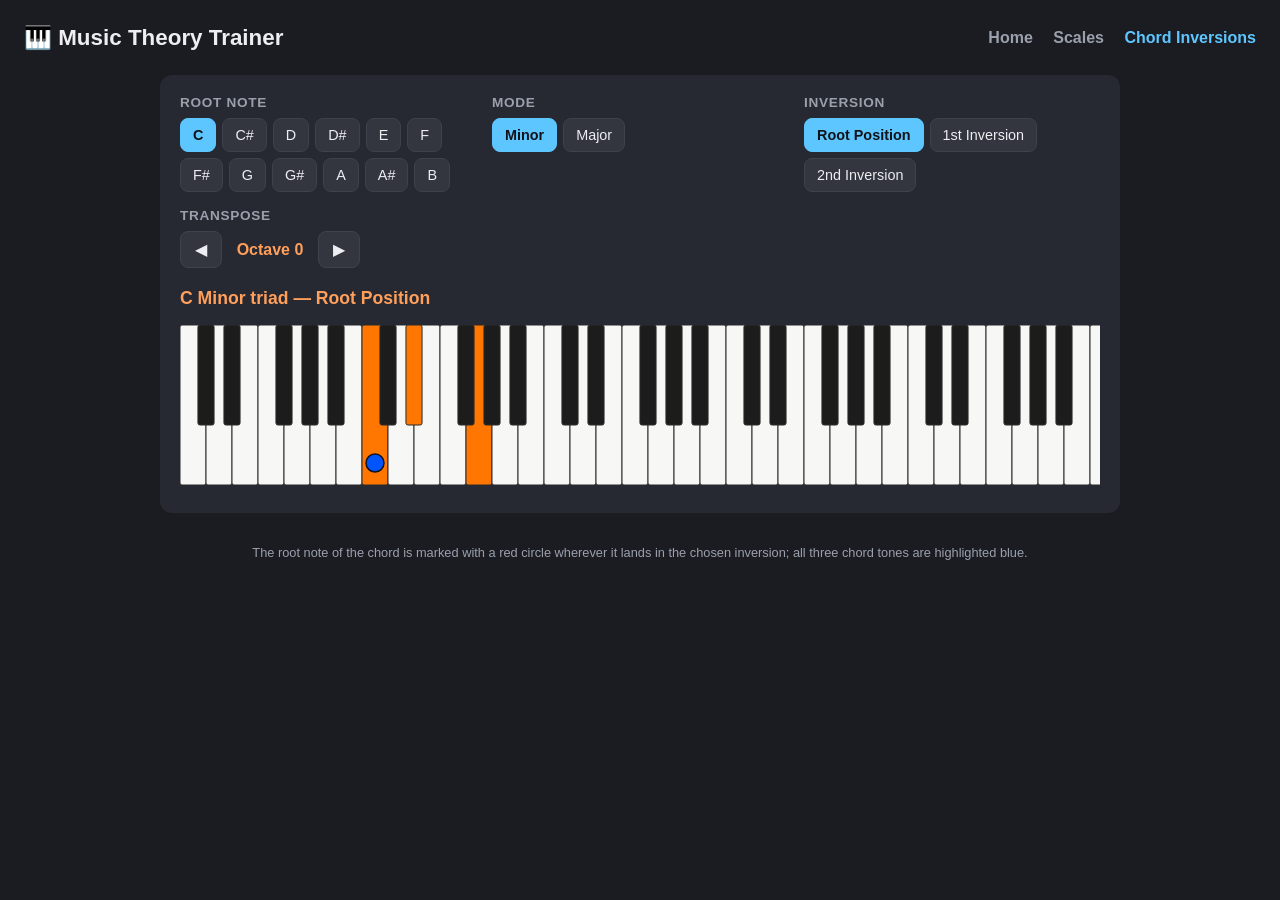
==== chords.html @ 9a54ab8b "feat: add music theory trainer with scales and chord inversions - Created index.html for the main pa" ====
<!DOCTYPE html>
<html lang="en">
<head>
  <meta charset="UTF-8" />
  <meta name="viewport" content="width=device-width, initial-scale=1.0" />
  <title>Chord Inversions — Music Theory Trainer</title>
  <link rel="stylesheet" href="styles.css" />
</head>
<body>
  <header class="site-header">
    <h1>🎹 Music Theory Trainer</h1>
    <nav class="site-nav">
      <a href="index.html">Home</a>
      <a href="scales.html">Scales</a>
      <a href="chords.html" class="active">Chord Inversions</a>
    </nav>
  </header>

  <main>
    <div class="panel">
      <div class="controls-row">
        <div class="controls-group">
          <h3>Root Note</h3>
          <div id="key-selector-container"></div>
        </div>
        <div class="controls-group">
          <h3>Mode</h3>
          <div id="mode-selector-container"></div>
        </div>
        <div class="controls-group">
          <h3>Inversion</h3>
          <div id="inversion-selector-container"></div>
        </div>
        <div class="controls-group">
          <h3>Transpose</h3>
          <div id="octave-transpose-container"></div>
        </div>
      </div>

      <div id="current-selection"></div>

      <div class="keyboard-scroll">
        <div id="keyboard-container"></div>
      </div>
    </div>
  </main>

  <footer>The root note of the chord is marked with a red circle wherever it lands in the chosen inversion; all three chord tones are highlighted blue.</footer>

  <script type="module" src="chords-page.js"></script>
</body>
</html>
---- styles.css ----
:root {
  --bg: #1b1c22;
  --panel: #262832;
  --text: #eceef2;
  --muted: #9aa0ac;
  --accent: #5ec6ff;
  --accent-2: #ff9f5a;
  --white-key: #f7f7f5;
  --white-key-stroke: #2a2a2a;
  --black-key: #1c1c1c;
  --highlight: #ff7700;
  --highlight-secondary: #ff7700;
  --marker-root: #0055ff;
  --marker-default: #ffd166;
}

* { box-sizing: border-box; }

body {
  margin: 0;
  font-family: 'Segoe UI', Roboto, Helvetica, Arial, sans-serif;
  background: var(--bg);
  color: var(--text);
  padding: 24px;
}

header.site-header {
  display: flex;
  justify-content: space-between;
  align-items: center;
  margin-bottom: 24px;
  flex-wrap: wrap;
  gap: 12px;
}

header.site-header h1 {
  font-size: 1.4rem;
  margin: 0;
}

nav.site-nav a {
  color: var(--muted);
  text-decoration: none;
  margin-left: 16px;
  font-weight: 600;
}

nav.site-nav a.active,
nav.site-nav a:hover {
  color: var(--accent);
}

main {
  max-width: 960px;
  margin: 0 auto;
}

.panel {
  background: var(--panel);
  border-radius: 12px;
  padding: 20px;
  margin-bottom: 20px;
}

.controls-row {
  display: flex;
  flex-wrap: wrap;
  gap: 16px;
  margin-bottom: 20px;
}

.controls-group {
  flex: 1 1 220px;
}

.controls-group h3 {
  margin: 0 0 8px 0;
  font-size: 0.85rem;
  text-transform: uppercase;
  letter-spacing: 0.05em;
  color: var(--muted);
}

.key-selector,
.mode-selector,
.inversion-selector {
  display: flex;
  flex-wrap: wrap;
  gap: 6px;
}

.key-btn,
.mode-btn,
.inversion-btn {
  background: #33353f;
  color: var(--text);
  border: 1px solid #3f414c;
  border-radius: 8px;
  padding: 8px 12px;
  cursor: pointer;
  font-size: 0.9rem;
  transition: background 0.15s, border-color 0.15s;
}

.key-btn:hover,
.mode-btn:hover,
.inversion-btn:hover {
  border-color: var(--accent);
}

.key-btn.active,
.mode-btn.active,
.inversion-btn.active {
  background: var(--accent);
  color: #10131a;
  border-color: var(--accent);
  font-weight: 700;
}

/* --- Octave transpose control --- */

.octave-transpose {
  display: flex;
  align-items: center;
  gap: 10px;
}

.octave-btn {
  background: #33353f;
  color: var(--text);
  border: 1px solid #3f414c;
  border-radius: 8px;
  padding: 8px 14px;
  cursor: pointer;
  font-size: 1rem;
  transition: background 0.15s, border-color 0.15s;
}

.octave-btn:hover:not(:disabled) {
  border-color: var(--accent-2);
}

.octave-btn:disabled {
  opacity: 0.35;
  cursor: not-allowed;
}

.octave-label {
  min-width: 76px;
  text-align: center;
  font-weight: 700;
  color: var(--accent-2);
}

#current-selection {
  font-size: 1.1rem;
  font-weight: 700;
  color: var(--accent-2);
  margin-bottom: 16px;
}

.keyboard-scroll {
  overflow-x: auto;
  padding-bottom: 8px;
}

/* --- Keyboard rendering --- */

.piano-keyboard {
  display: block;
}

.key {
  stroke: var(--white-key-stroke);
  stroke-width: 1;
}

.key-white {
  fill: var(--white-key);
}

.key-black {
  fill: var(--black-key);
}

/* Style 1: whole-key-body highlight */
.key-white.key-highlighted {
  fill: var(--highlight);
}

.key-black.key-highlighted {
  fill: var(--highlight-secondary);
}

.key-white.key-highlighted-secondary {
  fill: var(--highlight-secondary);
}

/* Style 2: circle marker on top of a key */
.key-marker {
  stroke: #10131a;
  stroke-width: 1.5;
}

.marker-default {
  fill: var(--marker-default);
}

.marker-root {
  fill: var(--marker-root);
}

footer {
  text-align: center;
  color: var(--muted);
  font-size: 0.8rem;
  margin-top: 32px;
}
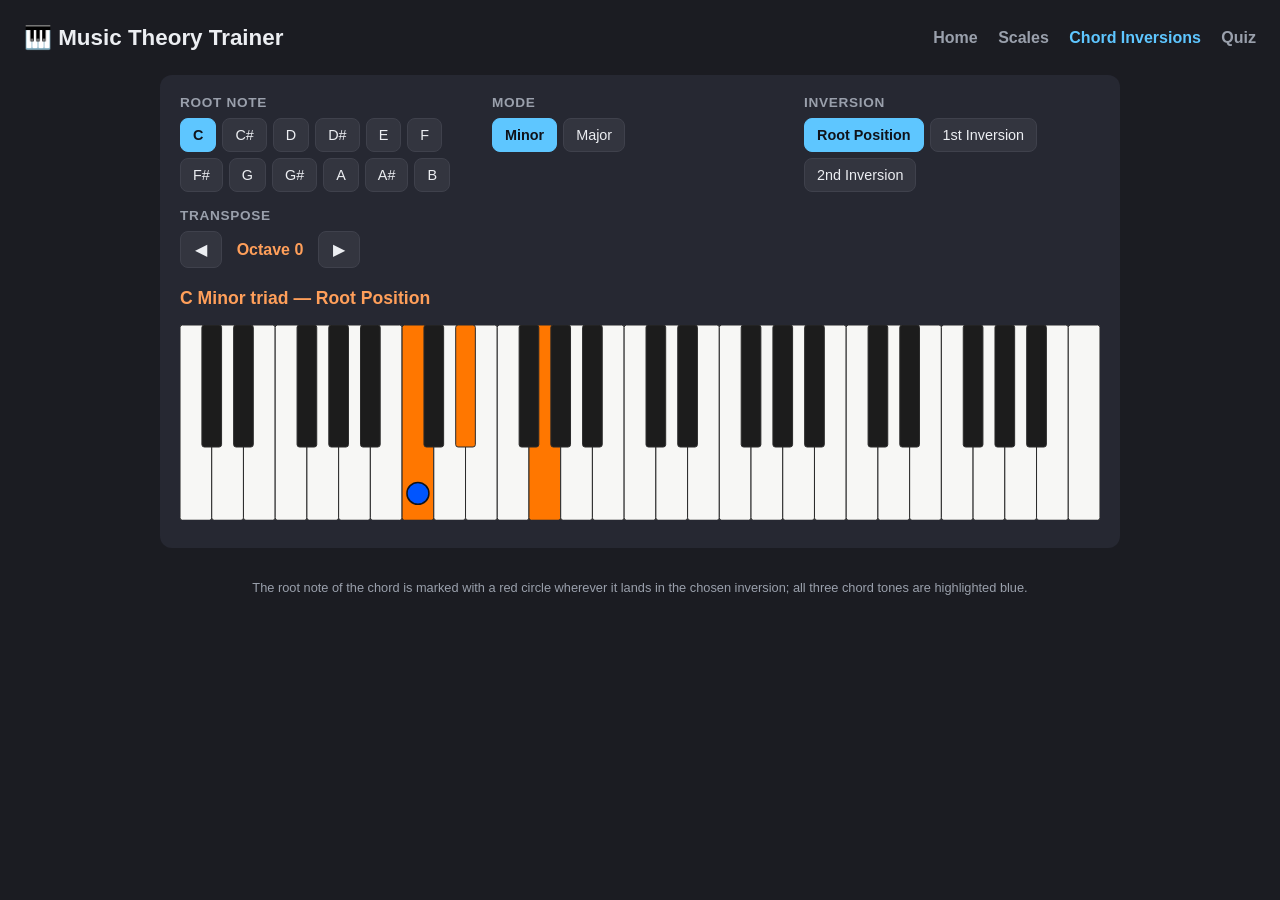
==== commit ebb06408: "feat: implement quiz feature with scoring and feedback system" ====
--- a/chords.html
+++ b/chords.html
@@ -13,6 +13,7 @@
       <a href="index.html">Home</a>
       <a href="scales.html">Scales</a>
       <a href="chords.html" class="active">Chord Inversions</a>
+      <a href="quiz.html">Quiz</a>
     </nav>
   </header>
 
--- a/styles.css
+++ b/styles.css
@@ -5,6 +5,8 @@
   --muted: #9aa0ac;
   --accent: #5ec6ff;
   --accent-2: #ff9f5a;
+  --good: #4caf82;
+  --bad: #ff5a5f;
   --white-key: #f7f7f5;
   --white-key-stroke: #2a2a2a;
   --black-key: #1c1c1c;
@@ -73,6 +75,10 @@
   flex: 1 1 220px;
 }
 
+.controls-group-wide {
+  flex: 2 1 320px;
+}
+
 .controls-group h3 {
   margin: 0 0 8px 0;
   font-size: 0.85rem;
@@ -81,9 +87,14 @@
   color: var(--muted);
 }
 
+/* All "pick one of N" button rows share the same layout and button
+   look, whether they're picking a key, a mode, an inversion, a quiz
+   type, or a difficulty preset. */
 .key-selector,
 .mode-selector,
-.inversion-selector {
+.inversion-selector,
+.quiz-type-toggle,
+.difficulty-selector {
   display: flex;
   flex-wrap: wrap;
   gap: 6px;
@@ -91,7 +102,9 @@
 
 .key-btn,
 .mode-btn,
-.inversion-btn {
+.inversion-btn,
+.quiz-type-btn,
+.difficulty-btn {
   background: #33353f;
   color: var(--text);
   border: 1px solid #3f414c;
@@ -104,13 +117,17 @@
 
 .key-btn:hover,
 .mode-btn:hover,
-.inversion-btn:hover {
+.inversion-btn:hover,
+.quiz-type-btn:hover,
+.difficulty-btn:hover {
   border-color: var(--accent);
 }
 
 .key-btn.active,
 .mode-btn.active,
-.inversion-btn.active {
+.inversion-btn.active,
+.quiz-type-btn.active,
+.difficulty-btn.active {
   background: var(--accent);
   color: #10131a;
   border-color: var(--accent);
@@ -166,13 +183,27 @@
 
 /* --- Keyboard rendering --- */
 
+/* The SVG's viewBox defines its internal proportions; here we make it
+   scale responsively to fill its container's width instead of staying
+   at a fixed pixel size. Since it's a vector graphic, this stays sharp
+   at any size and avoids the keyboard overflowing into a scrollbar on
+   normal desktop widths. .keyboard-scroll's overflow-x: auto remains
+   as a fallback only for very narrow (e.g. mobile) viewports.
+   Note: deliberately no shape-rendering: crispEdges here - that
+   disables anti-aliasing and looks jagged once the SVG is scaled to a
+   non-1:1 size, which is the normal case for a responsive element.
+   Default anti-aliased rendering scales smoothly at any size. */
 .piano-keyboard {
   display: block;
+  width: 100%;
+  height: auto;
+  max-width: 100%;
 }
 
 .key {
   stroke: var(--white-key-stroke);
   stroke-width: 1;
+  vector-effect: non-scaling-stroke;
 }
 
 .key-white {
@@ -200,6 +231,7 @@
 .key-marker {
   stroke: #10131a;
   stroke-width: 1.5;
+  vector-effect: non-scaling-stroke;
 }
 
 .marker-default {
@@ -208,6 +240,89 @@
 
 .marker-root {
   fill: var(--marker-root);
+}
+
+/* --- Quiz page --- */
+
+.quiz-instructions {
+  color: var(--muted);
+  margin-top: 0;
+}
+
+.score-tracker {
+  display: flex;
+  gap: 14px;
+  align-items: center;
+  font-weight: 700;
+  flex-wrap: wrap;
+}
+
+.score-correct { color: var(--good); }
+.score-wrong { color: var(--bad); }
+.score-accuracy { color: var(--muted); font-weight: 600; font-size: 0.85rem; }
+
+.feedback-message {
+  margin-top: 16px;
+  padding: 12px 14px;
+  border-radius: 8px;
+  background: #33353f;
+  color: var(--text);
+  min-height: 1.2em;
+}
+
+.feedback-message.feedback-correct {
+  background: rgba(76, 175, 130, 0.15);
+  color: var(--good);
+  font-weight: 700;
+}
+
+.feedback-message.feedback-wrong {
+  background: rgba(255, 90, 95, 0.15);
+  color: var(--bad);
+  font-weight: 700;
+}
+
+.quiz-actions {
+  display: flex;
+  gap: 12px;
+  margin-top: 20px;
+}
+
+.primary-btn,
+.secondary-btn {
+  border: none;
+  border-radius: 8px;
+  padding: 10px 20px;
+  font-size: 0.95rem;
+  font-weight: 700;
+  cursor: pointer;
+  transition: background 0.15s, opacity 0.15s;
+}
+
+.primary-btn {
+  background: var(--accent);
+  color: #10131a;
+}
+
+/* Same button, swapped to this style once it becomes "Next Question"
+   after an answer has been submitted - a visual cue that its role
+   changed without needing a second, separately-positioned button. */
+.primary-btn.is-next {
+  background: var(--accent-2);
+}
+
+.secondary-btn {
+  background: var(--accent-2);
+  color: #10131a;
+}
+
+.primary-btn:disabled {
+  opacity: 0.4;
+  cursor: not-allowed;
+}
+
+.hidden {
+  display: none !important;
 }
 
 footer {
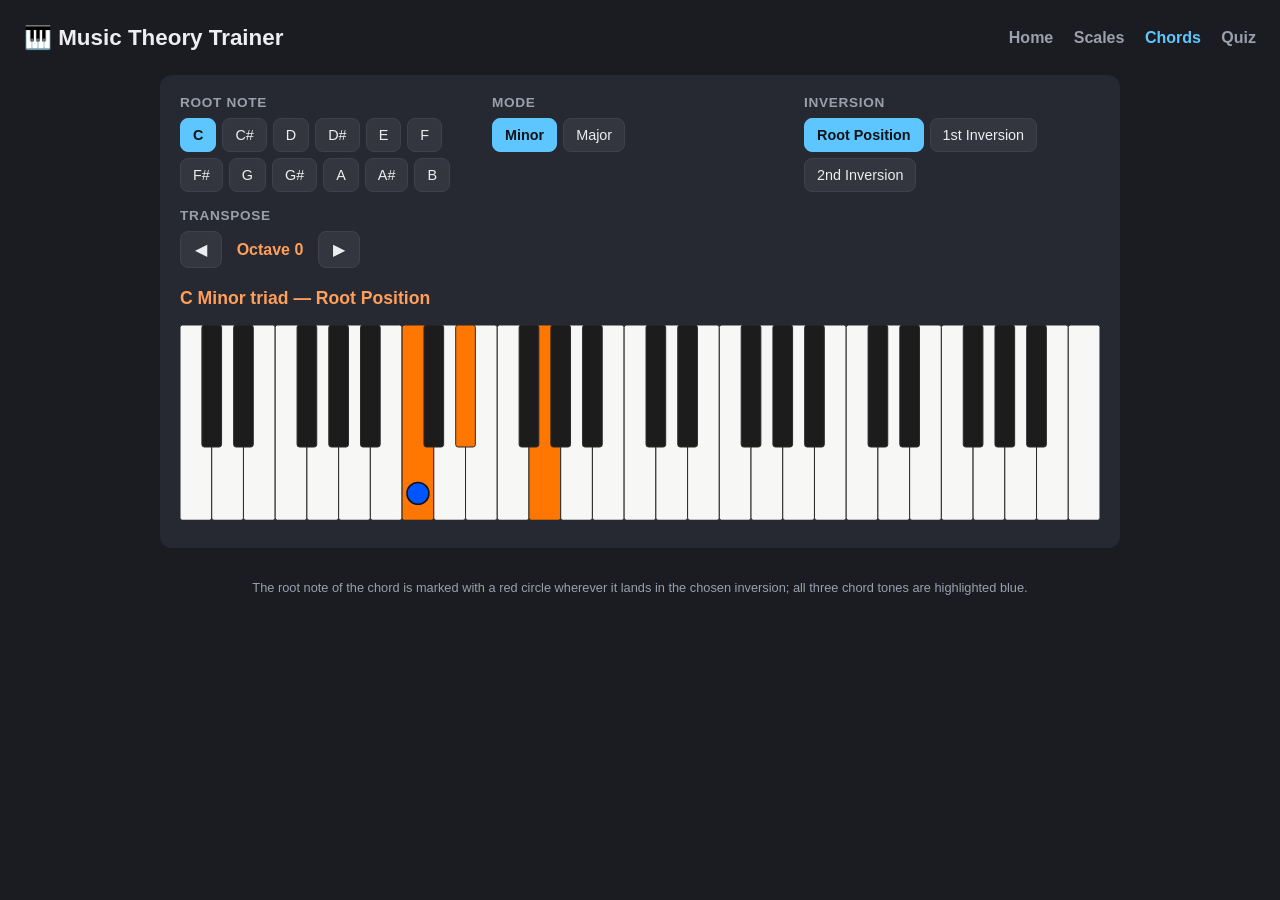
==== commit c2d7cb99: "feat: add home page with keyboard demo and enhance navigation links" ====
--- a/chords.html
+++ b/chords.html
@@ -12,7 +12,7 @@
     <nav class="site-nav">
       <a href="index.html">Home</a>
       <a href="scales.html">Scales</a>
-      <a href="chords.html" class="active">Chord Inversions</a>
+      <a href="chords.html" class="active">Chords</a>
       <a href="quiz.html">Quiz</a>
     </nav>
   </header>
--- a/styles.css
+++ b/styles.css
@@ -198,6 +198,7 @@
   width: 100%;
   height: auto;
   max-width: 100%;
+  cursor: pointer;
 }
 
 .key {
@@ -240,6 +241,74 @@
 
 .marker-root {
   fill: var(--marker-root);
+}
+
+/* --- Home page --- */
+
+.hero-panel {
+  text-align: center;
+  padding: 36px 20px;
+}
+
+.hero-title {
+  margin: 0 0 10px 0;
+  font-size: 1.6rem;
+  color: var(--accent-2);
+}
+
+.hero-subtitle {
+  margin: 0 auto;
+  max-width: 640px;
+  color: var(--muted);
+}
+
+.section-label {
+  margin: 0 0 8px 0;
+  font-size: 0.85rem;
+  text-transform: uppercase;
+  letter-spacing: 0.05em;
+  color: var(--muted);
+}
+
+.note-info {
+  flex: 1 1 auto;
+  font-weight: 700;
+  color: var(--accent-2);
+}
+
+.page-links {
+  display: grid;
+  grid-template-columns: repeat(auto-fit, minmax(220px, 1fr));
+  gap: 16px;
+}
+
+.page-link-card {
+  display: block;
+  background: #33353f;
+  border: 1px solid #3f414c;
+  border-radius: 10px;
+  padding: 16px;
+  text-decoration: none;
+  color: var(--text);
+  transition: border-color 0.15s, transform 0.15s;
+}
+
+.page-link-card:hover {
+  border-color: var(--accent);
+  transform: translateY(-2px);
+}
+
+.page-link-card h3 {
+  margin: 0 0 6px 0;
+  color: var(--accent-2);
+  font-size: 1rem;
+}
+
+.page-link-card p {
+  margin: 0;
+  color: var(--muted);
+  font-size: 0.85rem;
+  line-height: 1.4;
 }
 
 /* --- Quiz page --- */
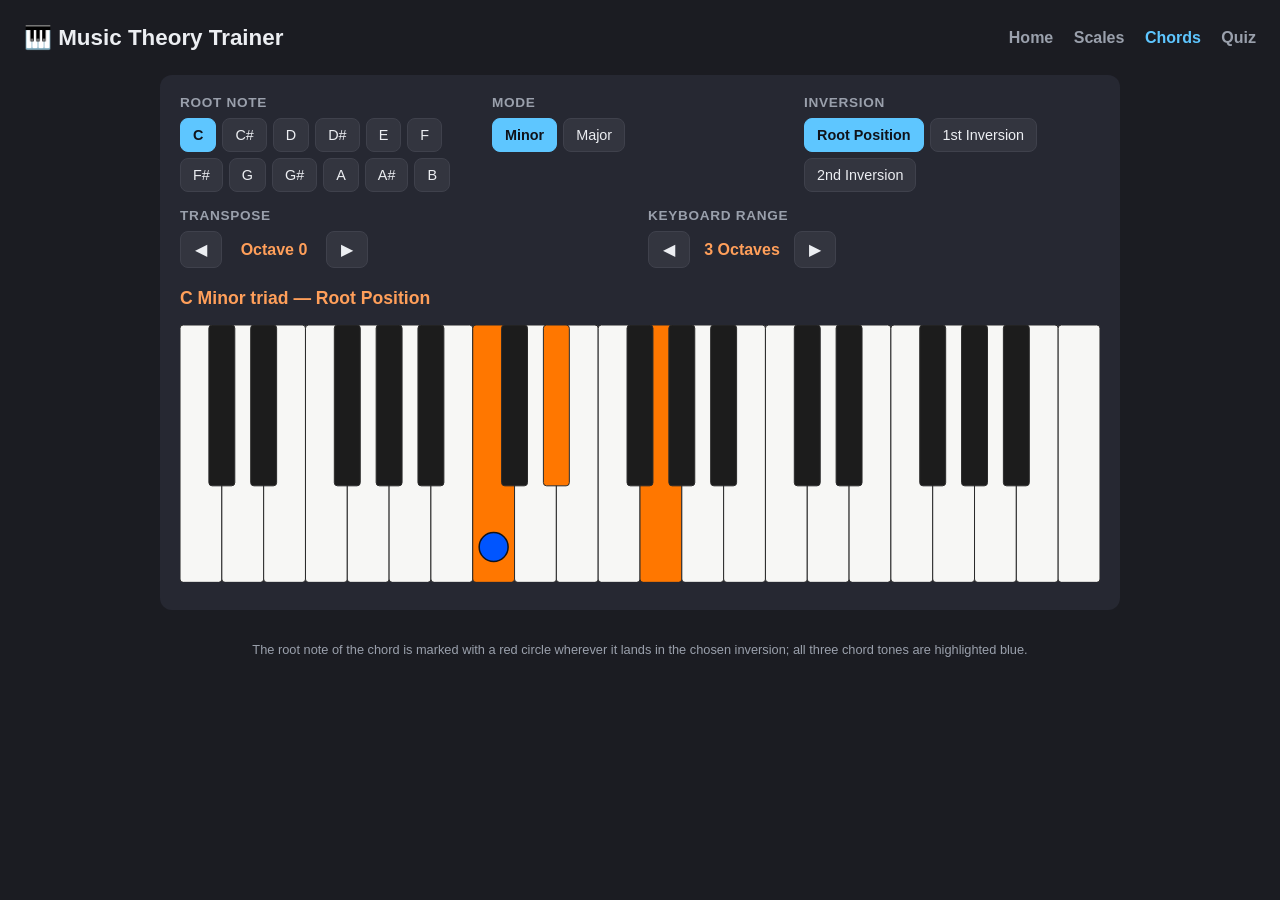
==== commit 71c0da97: "feat: add range control for keyboard window and refactor octave transpose functionality" ====
--- a/chords.html
+++ b/chords.html
@@ -36,6 +36,10 @@
           <h3>Transpose</h3>
           <div id="octave-transpose-container"></div>
         </div>
+        <div class="controls-group">
+          <h3>Keyboard Range</h3>
+          <div id="range-control-container"></div>
+        </div>
       </div>
 
       <div id="current-selection"></div>
--- a/styles.css
+++ b/styles.css
@@ -134,15 +134,19 @@
   font-weight: 700;
 }
 
-/* --- Octave transpose control --- */
-
-.octave-transpose {
+/* --- Stepper controls (octave transpose, keyboard range) --- */
+/* Both octave-transpose.js and range-control.js render this same
+   "◀ label ▶" shape via stepper.js, so they share one set of rules. */
+
+.octave-transpose,
+.range-control {
   display: flex;
   align-items: center;
   gap: 10px;
 }
 
-.octave-btn {
+.octave-btn,
+.range-btn {
   background: #33353f;
   color: var(--text);
   border: 1px solid #3f414c;
@@ -153,17 +157,20 @@
   transition: background 0.15s, border-color 0.15s;
 }
 
-.octave-btn:hover:not(:disabled) {
+.octave-btn:hover:not(:disabled),
+.range-btn:hover:not(:disabled) {
   border-color: var(--accent-2);
 }
 
-.octave-btn:disabled {
+.octave-btn:disabled,
+.range-btn:disabled {
   opacity: 0.35;
   cursor: not-allowed;
 }
 
-.octave-label {
-  min-width: 76px;
+.octave-label,
+.range-label {
+  min-width: 84px;
   text-align: center;
   font-weight: 700;
   color: var(--accent-2);
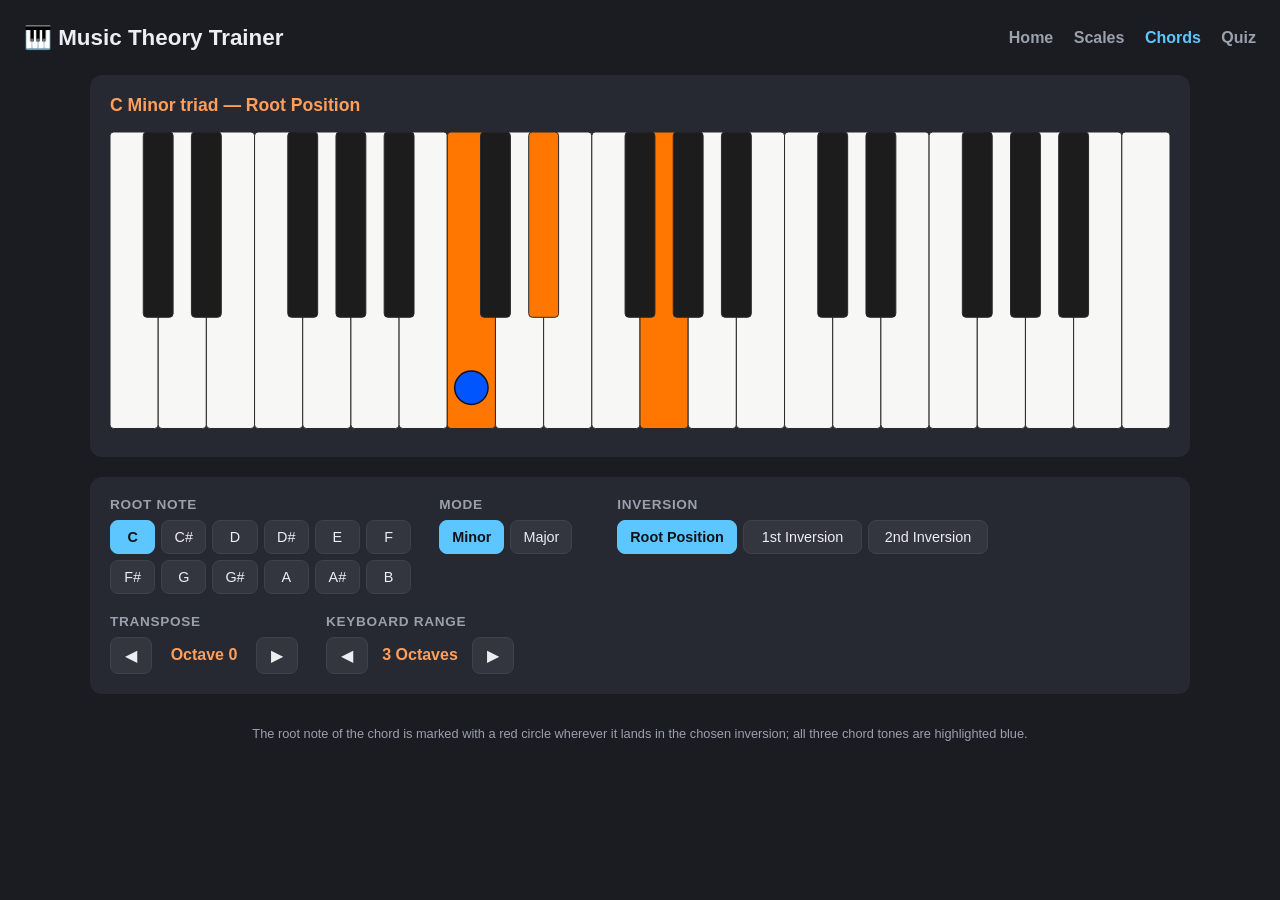
==== commit f108f637: "feat: enhance UI layout for chords and scales pages with new control panels" ====
--- a/chords.html
+++ b/chords.html
@@ -19,6 +19,13 @@
 
   <main>
     <div class="panel">
+      <div id="current-selection"></div>
+      <div class="keyboard-scroll">
+        <div id="keyboard-container"></div>
+      </div>
+    </div>
+
+    <div class="panel">
       <div class="controls-row">
         <div class="controls-group">
           <h3>Root Note</h3>
@@ -32,6 +39,9 @@
           <h3>Inversion</h3>
           <div id="inversion-selector-container"></div>
         </div>
+      </div>
+
+      <div class="controls-row">
         <div class="controls-group">
           <h3>Transpose</h3>
           <div id="octave-transpose-container"></div>
@@ -41,12 +51,6 @@
           <div id="range-control-container"></div>
         </div>
       </div>
-
-      <div id="current-selection"></div>
-
-      <div class="keyboard-scroll">
-        <div id="keyboard-container"></div>
-      </div>
     </div>
   </main>
 
--- a/styles.css
+++ b/styles.css
@@ -53,7 +53,7 @@
 }
 
 main {
-  max-width: 960px;
+  max-width: 1100px;
   margin: 0 auto;
 }
 
@@ -67,16 +67,25 @@
 .controls-row {
   display: flex;
   flex-wrap: wrap;
-  gap: 16px;
+  align-items: flex-start;
+  gap: 20px 28px;
   margin-bottom: 20px;
 }
 
+/* Last control row in a panel doesn't need trailing space before the
+   panel's own bottom padding kicks in. */
+.controls-row:last-child {
+  margin-bottom: 0;
+}
+
 .controls-group {
-  flex: 1 1 220px;
+  flex: 0 1 auto;
+  min-width: 150px;
 }
 
 .controls-group-wide {
-  flex: 2 1 320px;
+  flex: 0 1 auto;
+  min-width: 260px;
 }
 
 .controls-group h3 {
@@ -87,16 +96,31 @@
   color: var(--muted);
 }
 
-/* All "pick one of N" button rows share the same layout and button
-   look, whether they're picking a key, a mode, an inversion, a quiz
-   type, or a difficulty preset. */
-.key-selector,
+/* Mode / quiz-type / difficulty rows: few items, so a wrapping flex
+   row is fine - they rarely need more than one line. */
 .mode-selector,
-.inversion-selector,
 .quiz-type-toggle,
 .difficulty-selector {
   display: flex;
   flex-wrap: wrap;
+  gap: 6px;
+}
+
+/* Key selector: always 12 buttons. A fixed 6-column grid guarantees
+   two clean rows of equal-width buttons, instead of flex-wrap
+   breaking lines wherever the accumulated widths happen to overflow. */
+.key-selector {
+  display: grid;
+  grid-template-columns: repeat(6, minmax(0, 1fr));
+  gap: 6px;
+}
+
+/* Inversion selector: always 3 buttons with uneven label lengths
+   ("Root Position" vs "1st Inversion"). A fixed 3-column grid forces
+   them to the same width and keeps them on one row. */
+.inversion-selector {
+  display: grid;
+  grid-template-columns: repeat(3, minmax(0, 1fr));
   gap: 6px;
 }
 
@@ -112,6 +136,7 @@
   padding: 8px 12px;
   cursor: pointer;
   font-size: 0.9rem;
+  text-align: center;
   transition: background 0.15s, border-color 0.15s;
 }
 
